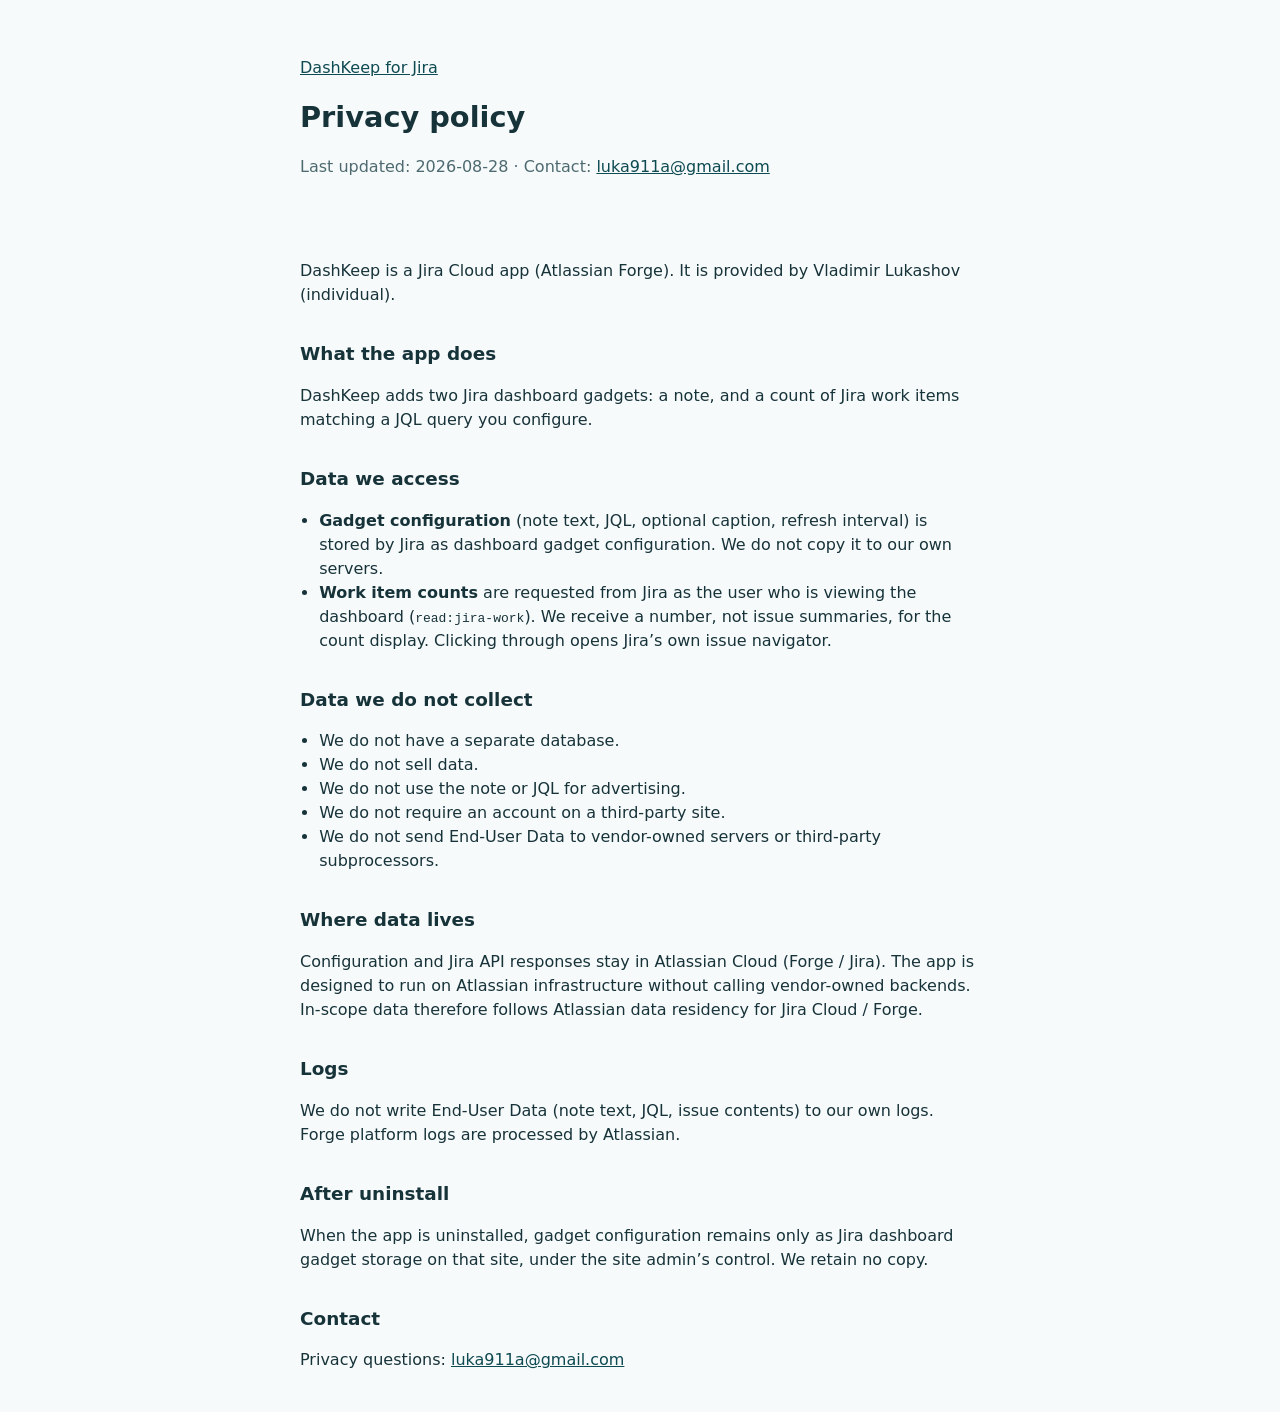
==== privacy.html @ 9d1f3f7d "Public privacy, support, and terms pages for DashKeep." ====
<!DOCTYPE html>
<html lang="en">
  <head>
    <meta charset="utf-8" />
    <meta name="viewport" content="width=device-width, initial-scale=1" />
    <title>Privacy policy — DashKeep for Jira</title>
    <link rel="stylesheet" href="style.css" />
  </head>
  <body>
    <header>
      <p class="muted"><a href="index.html">DashKeep for Jira</a></p>
      <h1>Privacy policy</h1>
      <p class="muted">Last updated: 2026-08-28 · Contact: <a href="mailto:luka911a@gmail.com">luka911a@gmail.com</a></p>
    </header>
    <main>
      <p>DashKeep is a Jira Cloud app (Atlassian Forge). It is provided by Vladimir Lukashov (individual).</p>
      <h2>What the app does</h2>
      <p>DashKeep adds two Jira dashboard gadgets: a note, and a count of Jira work items matching a JQL query you configure.</p>
      <h2>Data we access</h2>
      <ul>
        <li><strong>Gadget configuration</strong> (note text, JQL, optional caption, refresh interval) is stored by Jira as dashboard gadget configuration. We do not copy it to our own servers.</li>
        <li><strong>Work item counts</strong> are requested from Jira as the user who is viewing the dashboard (<code>read:jira-work</code>). We receive a number, not issue summaries, for the count display. Clicking through opens Jira’s own issue navigator.</li>
      </ul>
      <h2>Data we do not collect</h2>
      <ul>
        <li>We do not have a separate database.</li>
        <li>We do not sell data.</li>
        <li>We do not use the note or JQL for advertising.</li>
        <li>We do not require an account on a third-party site.</li>
        <li>We do not send End-User Data to vendor-owned servers or third-party subprocessors.</li>
      </ul>
      <h2>Where data lives</h2>
      <p>Configuration and Jira API responses stay in Atlassian Cloud (Forge / Jira). The app is designed to run on Atlassian infrastructure without calling vendor-owned backends. In-scope data therefore follows Atlassian data residency for Jira Cloud / Forge.</p>
      <h2>Logs</h2>
      <p>We do not write End-User Data (note text, JQL, issue contents) to our own logs. Forge platform logs are processed by Atlassian.</p>
      <h2>After uninstall</h2>
      <p>When the app is uninstalled, gadget configuration remains only as Jira dashboard gadget storage on that site, under the site admin’s control. We retain no copy.</p>
      <h2>Contact</h2>
      <p>Privacy questions: <a href="mailto:luka911a@gmail.com">luka911a@gmail.com</a></p>
    </main>
  </body>
</html>
---- style.css ----
:root {
  color-scheme: light;
  --ink: #17333a;
  --muted: #4d6a70;
  --bg: #f7fafa;
  --card: #ffffff;
  --accent: #0e4a52;
}
* { box-sizing: border-box; }
body {
  margin: 0;
  font-family: "Atlassian Sans", "Noto Sans", ui-sans-serif, system-ui, sans-serif;
  line-height: 1.5;
  color: var(--ink);
  background: var(--bg);
}
header, main, footer { max-width: 720px; margin: 0 auto; padding: 24px 20px; }
header { padding-top: 40px; }
a { color: var(--accent); }
h1 { font-size: 1.8rem; margin: 0 0 8px; }
h2 { font-size: 1.15rem; margin-top: 1.8em; }
.muted { color: var(--muted); }
nav a { margin-right: 1rem; }
ul { padding-left: 1.2rem; }
footer { font-size: 0.9rem; color: var(--muted); }
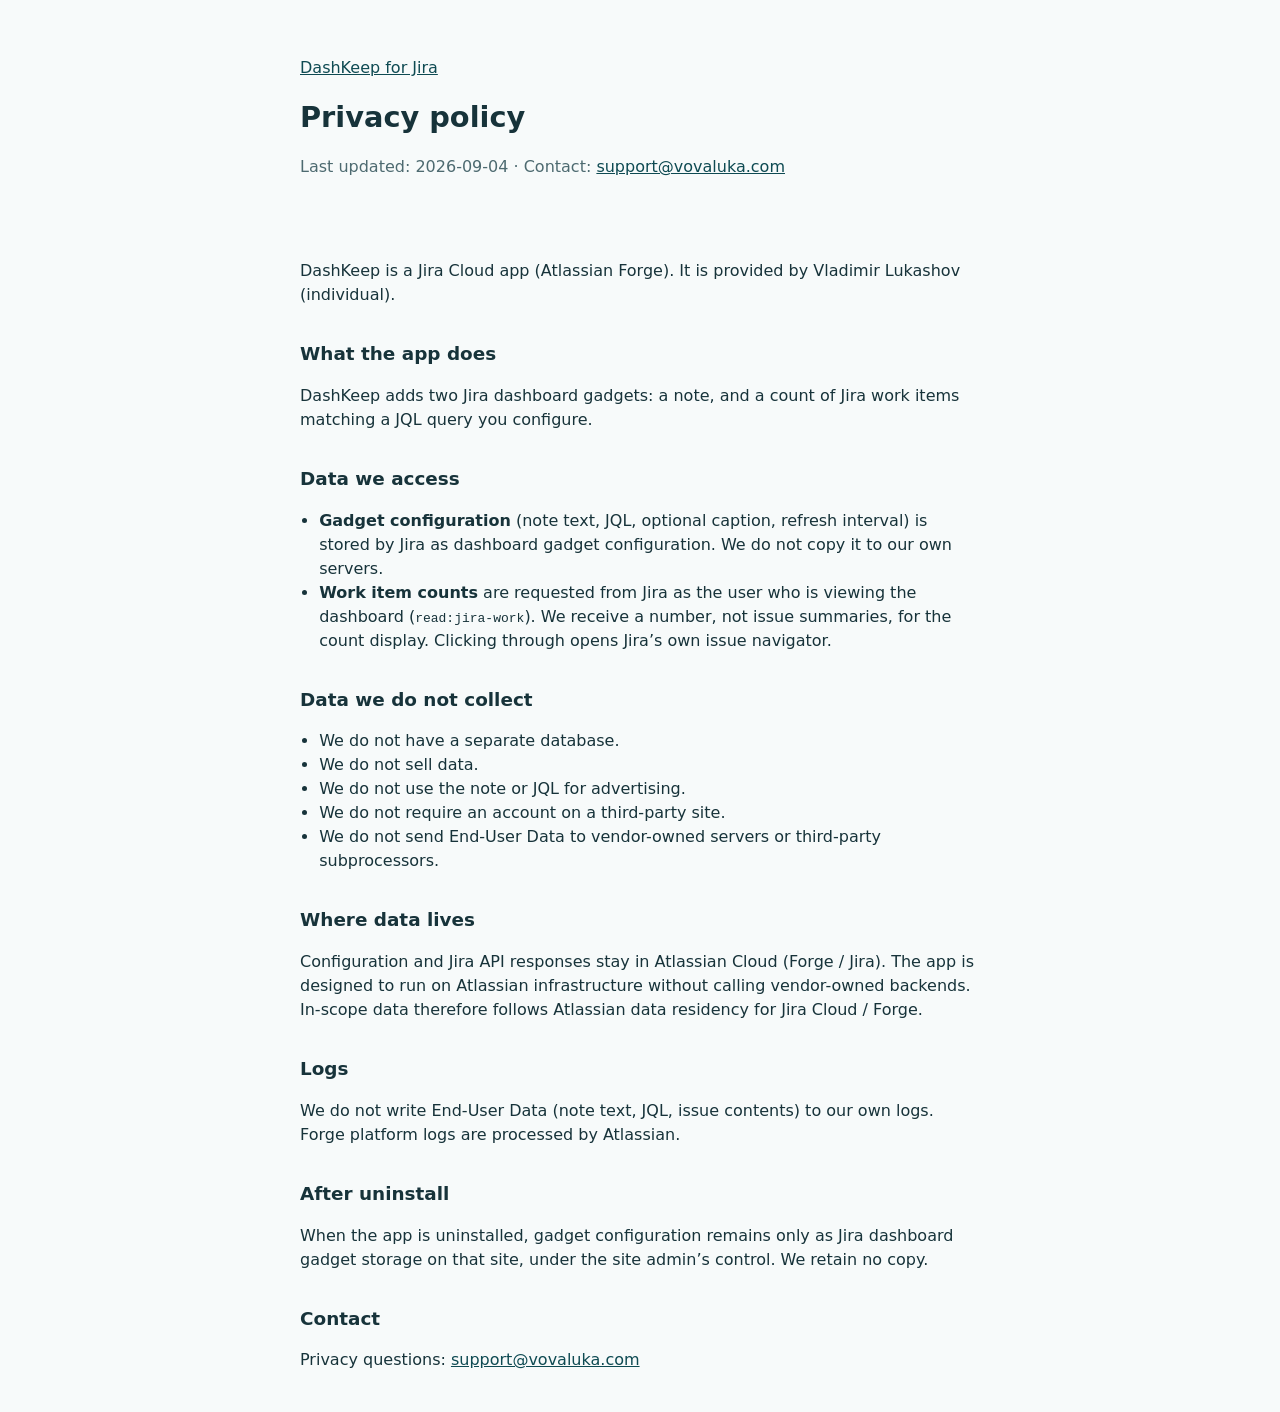
==== commit d5c3ab5f: "Use support@vovaluka.com as the public contact. Paid Marketplace listings cannot use a Gmail securit" ====
--- a/privacy.html
+++ b/privacy.html
@@ -10,7 +10,7 @@
     <header>
       <p class="muted"><a href="index.html">DashKeep for Jira</a></p>
       <h1>Privacy policy</h1>
-      <p class="muted">Last updated: 2026-08-28 · Contact: <a href="mailto:luka911a@gmail.com">luka911a@gmail.com</a></p>
+      <p class="muted">Last updated: 2026-09-04 · Contact: <a href="mailto:support@vovaluka.com">support@vovaluka.com</a></p>
     </header>
     <main>
       <p>DashKeep is a Jira Cloud app (Atlassian Forge). It is provided by Vladimir Lukashov (individual).</p>
@@ -36,7 +36,7 @@
       <h2>After uninstall</h2>
       <p>When the app is uninstalled, gadget configuration remains only as Jira dashboard gadget storage on that site, under the site admin’s control. We retain no copy.</p>
       <h2>Contact</h2>
-      <p>Privacy questions: <a href="mailto:luka911a@gmail.com">luka911a@gmail.com</a></p>
+      <p>Privacy questions: <a href="mailto:support@vovaluka.com">support@vovaluka.com</a></p>
     </main>
   </body>
 </html>
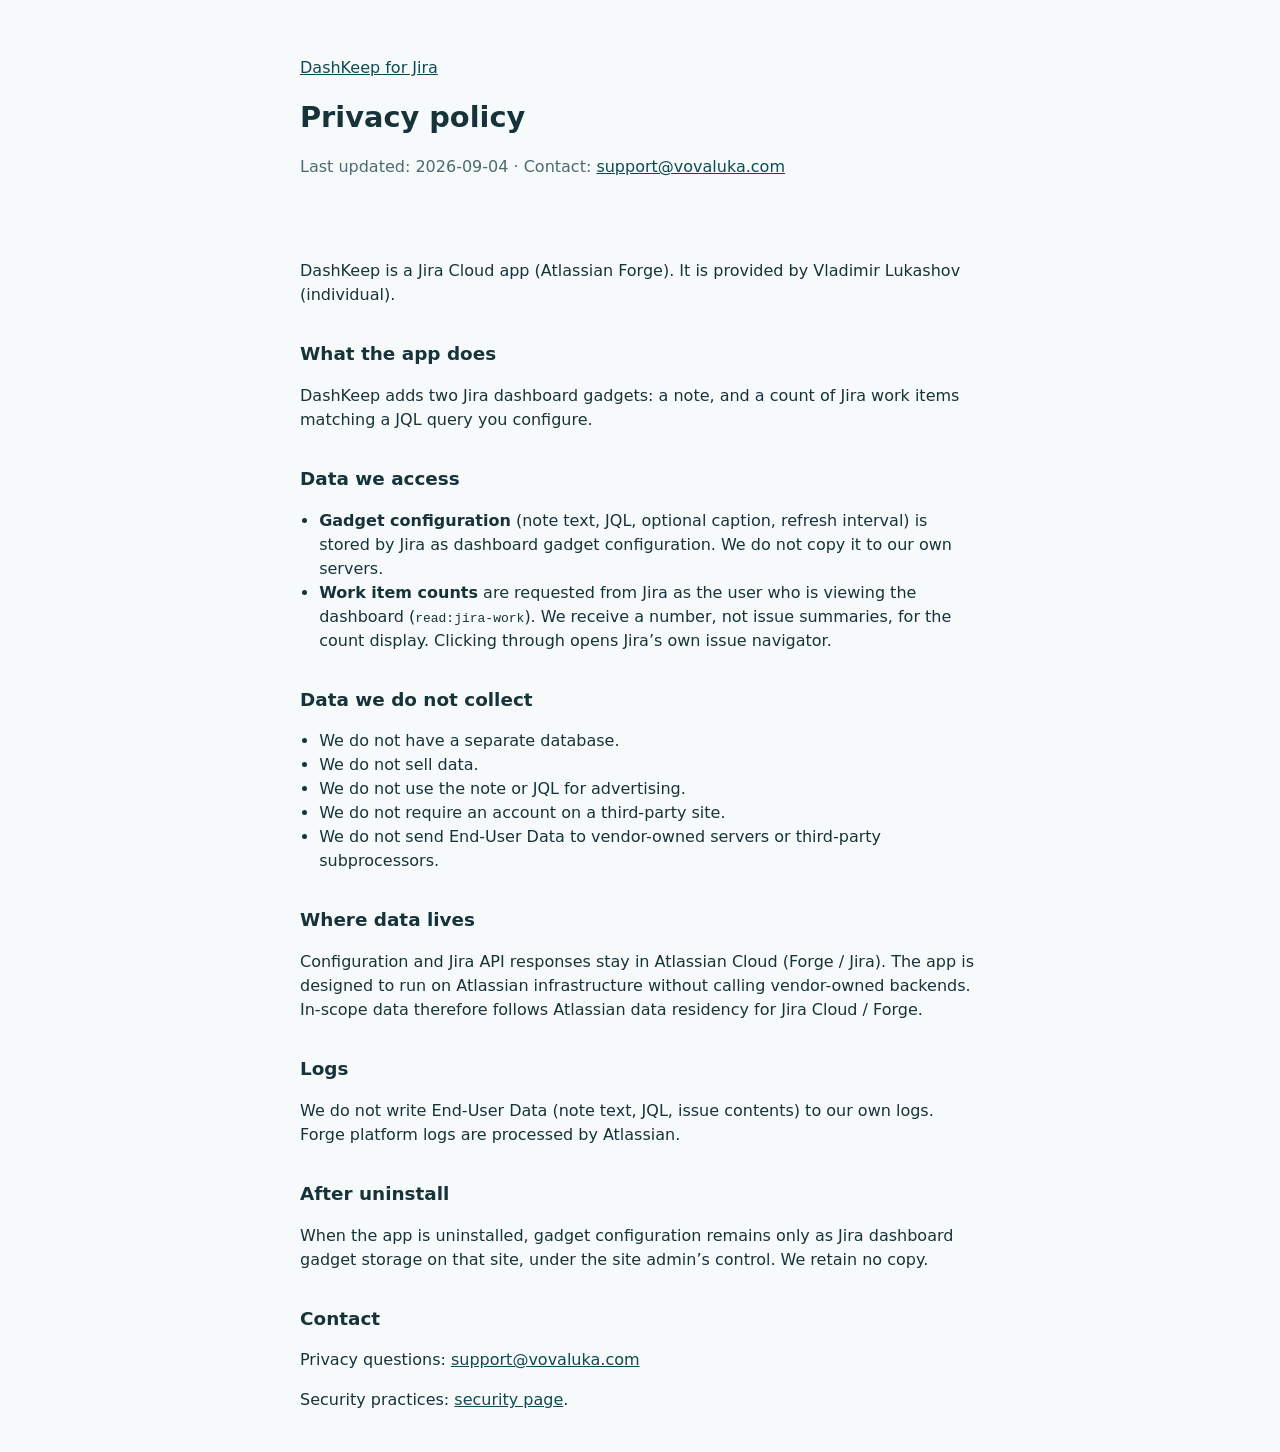
==== commit bf8f77e8: "Add a dedicated Security page separate from the privacy policy." ====
--- a/privacy.html
+++ b/privacy.html
@@ -37,6 +37,7 @@
       <p>When the app is uninstalled, gadget configuration remains only as Jira dashboard gadget storage on that site, under the site admin’s control. We retain no copy.</p>
       <h2>Contact</h2>
       <p>Privacy questions: <a href="mailto:support@vovaluka.com">support@vovaluka.com</a></p>
+      <p>Security practices: <a href="security.html">security page</a>.</p>
     </main>
   </body>
 </html>
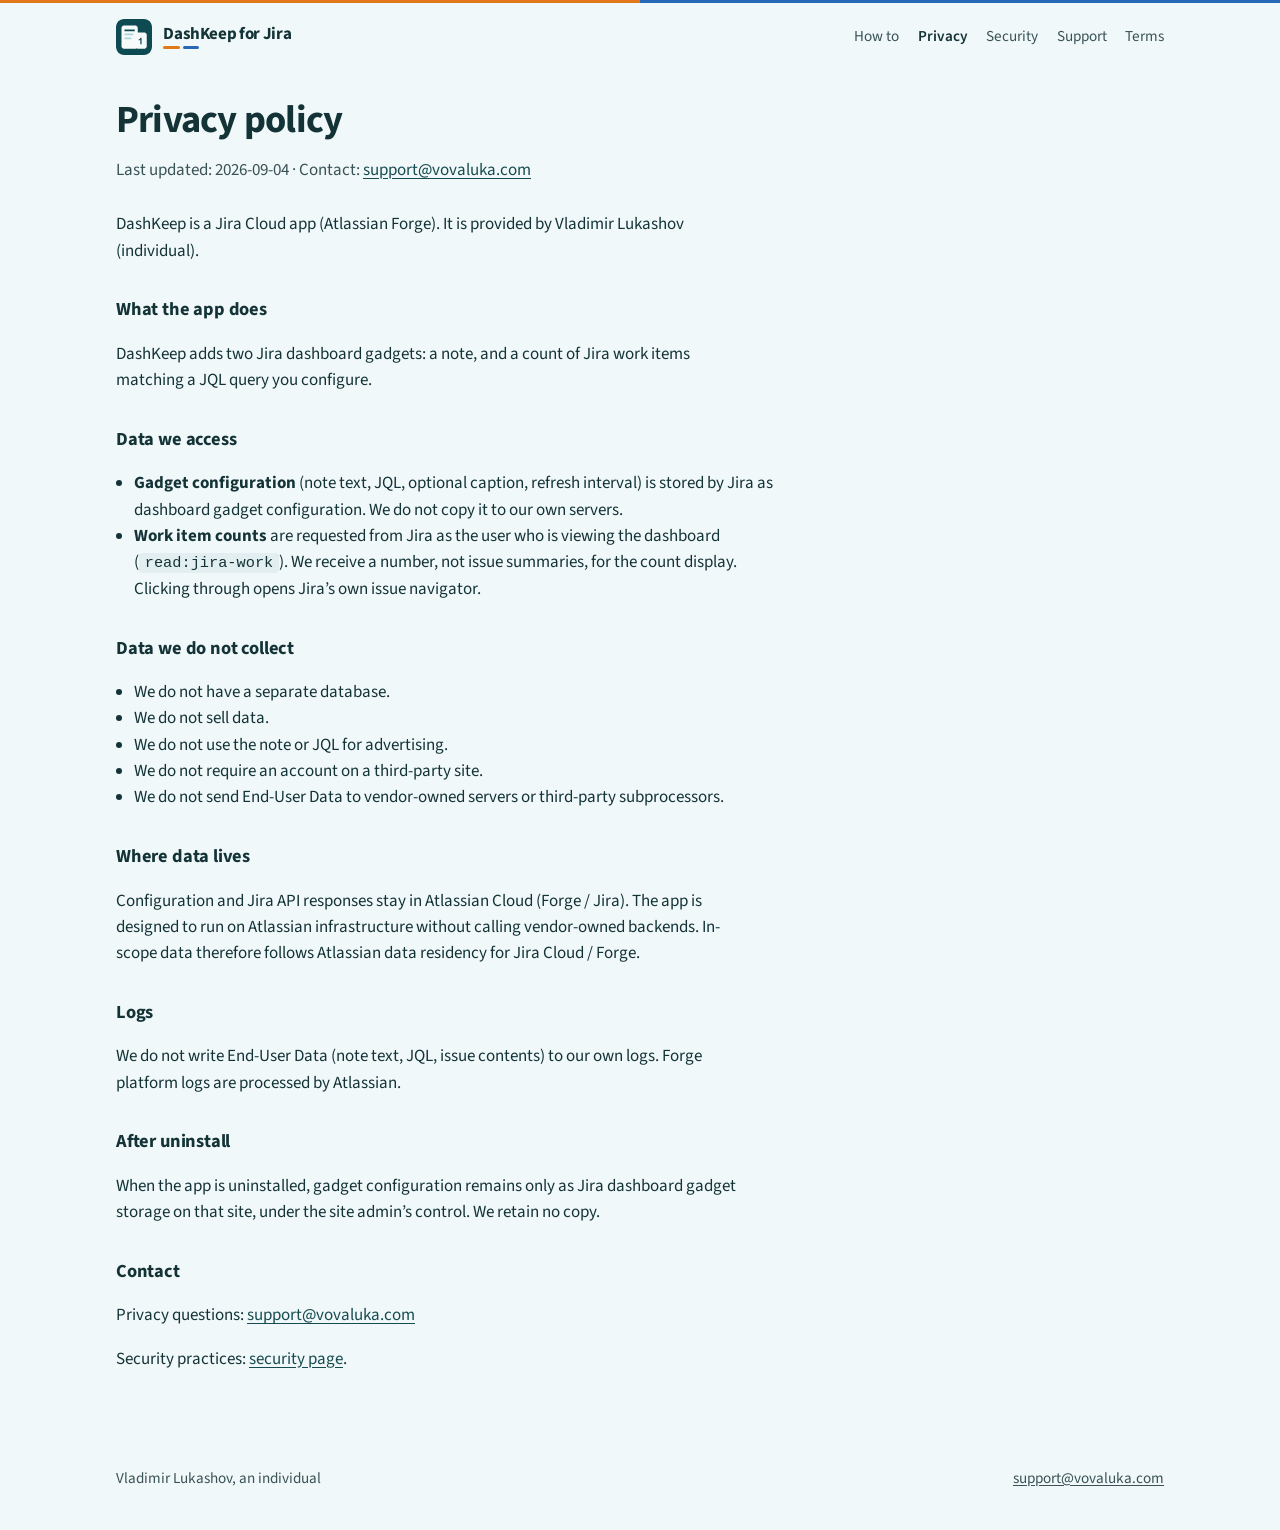
==== commit 3531fd82: "Publish how-to as the documentation home. Install sequence with production Note and Count screenshot" ====
--- a/privacy.html
+++ b/privacy.html
@@ -3,16 +3,37 @@
   <head>
     <meta charset="utf-8" />
     <meta name="viewport" content="width=device-width, initial-scale=1" />
-    <title>Privacy policy — DashKeep for Jira</title>
+    <title>Privacy policy · DashKeep for Jira</title>
+    <link rel="icon" href="logo.png" />
+    <link rel="preconnect" href="https://fonts.googleapis.com" />
+    <link rel="preconnect" href="https://fonts.gstatic.com" crossorigin />
+    <link
+      href="https://fonts.googleapis.com/css2?family=Source+Sans+3:ital,wght@0,400;0,600;0,700&display=swap"
+      rel="stylesheet"
+    />
     <link rel="stylesheet" href="style.css" />
   </head>
-  <body>
-    <header>
-      <p class="muted"><a href="index.html">DashKeep for Jira</a></p>
+  <body class="doc">
+    <a class="skip" href="#main">Skip to content</a>
+    <header class="site-bar">
+      <a class="brand" href="index.html">
+        <img src="logo.png" width="36" height="36" alt="" />
+        <span class="brand-text">
+          DashKeep for Jira
+          <span class="bars" aria-hidden="true"><i class="bar-note"></i><i class="bar-count"></i></span>
+        </span>
+      </a>
+      <nav>
+        <a href="index.html">How to</a>
+        <a href="privacy.html" aria-current="page">Privacy</a>
+        <a href="security.html">Security</a>
+        <a href="support.html">Support</a>
+        <a href="terms.html">Terms</a>
+      </nav>
+    </header>
+    <main id="main" class="doc-main">
       <h1>Privacy policy</h1>
-      <p class="muted">Last updated: 2026-09-04 · Contact: <a href="mailto:support@vovaluka.com">support@vovaluka.com</a></p>
-    </header>
-    <main>
+      <p class="doc-meta">Last updated: 2026-09-04 · Contact: <a href="mailto:support@vovaluka.com">support@vovaluka.com</a></p>
       <p>DashKeep is a Jira Cloud app (Atlassian Forge). It is provided by Vladimir Lukashov (individual).</p>
       <h2>What the app does</h2>
       <p>DashKeep adds two Jira dashboard gadgets: a note, and a count of Jira work items matching a JQL query you configure.</p>
@@ -39,5 +60,9 @@
       <p>Privacy questions: <a href="mailto:support@vovaluka.com">support@vovaluka.com</a></p>
       <p>Security practices: <a href="security.html">security page</a>.</p>
     </main>
+    <footer class="site-foot">
+      <span>Vladimir Lukashov, an individual</span>
+      <a href="mailto:support@vovaluka.com">support@vovaluka.com</a>
+    </footer>
   </body>
 </html>
--- a/style.css
+++ b/style.css
@@ -1,25 +1,473 @@
 :root {
   color-scheme: light;
-  --ink: #17333a;
-  --muted: #4d6a70;
-  --bg: #f7fafa;
-  --card: #ffffff;
-  --accent: #0e4a52;
-}
-* { box-sizing: border-box; }
+  --ink: oklch(0.30 0.038 205);
+  --muted: oklch(0.42 0.032 205);
+  --bg: oklch(0.975 0.008 205);
+  --surface: oklch(0.995 0.004 205);
+  --wash: oklch(0.94 0.012 205);
+  --accent: oklch(0.38 0.055 205);
+  --deep: oklch(0.28 0.042 205);
+  --on-deep: oklch(0.99 0.004 205);
+  --note-bar: oklch(0.68 0.16 55);
+  --count-bar: oklch(0.52 0.14 255);
+  --ease-out: cubic-bezier(0.23, 1, 0.32, 1);
+  --radius: 12px;
+  --radius-sm: 8px;
+  --measure: 40rem;
+  --page: 68rem;
+}
+
+*,
+*::before,
+*::after {
+  box-sizing: border-box;
+}
+
+html {
+  scroll-behavior: smooth;
+}
+
+@media (prefers-reduced-motion: reduce) {
+  html {
+    scroll-behavior: auto;
+  }
+}
+
 body {
   margin: 0;
-  font-family: "Atlassian Sans", "Noto Sans", ui-sans-serif, system-ui, sans-serif;
-  line-height: 1.5;
+  font-family: "Atlassian Sans", "Source Sans 3", "Noto Sans", ui-sans-serif, system-ui, sans-serif;
+  font-size: 1.0625rem;
+  line-height: 1.55;
   color: var(--ink);
   background: var(--bg);
 }
-header, main, footer { max-width: 720px; margin: 0 auto; padding: 24px 20px; }
-header { padding-top: 40px; }
-a { color: var(--accent); }
-h1 { font-size: 1.8rem; margin: 0 0 8px; }
-h2 { font-size: 1.15rem; margin-top: 1.8em; }
-.muted { color: var(--muted); }
-nav a { margin-right: 1rem; }
-ul { padding-left: 1.2rem; }
-footer { font-size: 0.9rem; color: var(--muted); }
+
+body::before {
+  content: "";
+  display: block;
+  height: 3px;
+  background: linear-gradient(to right, var(--note-bar) 50%, var(--count-bar) 50%);
+}
+
+img {
+  max-width: 100%;
+  height: auto;
+}
+
+a {
+  color: var(--accent);
+  text-underline-offset: 0.15em;
+}
+
+a:hover {
+  color: var(--deep);
+}
+
+a:focus-visible,
+.btn:focus-visible,
+.skip:focus-visible {
+  outline: 2px solid var(--accent);
+  outline-offset: 3px;
+}
+
+.skip {
+  position: absolute;
+  left: 0.75rem;
+  top: -3rem;
+  z-index: 8;
+  padding: 0.5rem 0.85rem;
+  background: var(--surface);
+  color: var(--ink);
+  border-radius: var(--radius-sm);
+}
+
+.skip:focus {
+  top: 0.75rem;
+}
+
+.site-bar {
+  display: flex;
+  align-items: center;
+  justify-content: space-between;
+  gap: 1rem 1.5rem;
+  flex-wrap: wrap;
+  max-width: var(--page);
+  margin: 0 auto;
+  padding: 0.85rem 1.25rem;
+  min-height: 4.25rem;
+}
+
+.brand {
+  display: flex;
+  align-items: center;
+  gap: 0.7rem;
+  color: var(--ink);
+  text-decoration: none;
+  font-weight: 700;
+  letter-spacing: -0.02em;
+}
+
+.brand:hover {
+  color: var(--ink);
+}
+
+.brand img {
+  width: 36px;
+  height: 36px;
+  border-radius: 8px;
+}
+
+.bars {
+  display: flex;
+  gap: 3px;
+  width: 2.25rem;
+  margin-top: 2px;
+}
+
+.bars i {
+  display: block;
+  height: 3px;
+  flex: 1;
+  border-radius: 2px;
+}
+
+.bar-note {
+  background: var(--note-bar);
+}
+
+.bar-count {
+  background: var(--count-bar);
+}
+
+.brand-text {
+  display: flex;
+  flex-direction: column;
+  line-height: 1.15;
+}
+
+.brand-text small {
+  font-weight: 400;
+  font-size: 0.75rem;
+  color: var(--muted);
+  letter-spacing: 0;
+}
+
+nav {
+  display: flex;
+  flex-wrap: wrap;
+  gap: 0.35rem 1.15rem;
+}
+
+nav a {
+  color: var(--muted);
+  text-decoration: none;
+  font-size: 0.95rem;
+}
+
+nav a:hover,
+nav a[aria-current="page"] {
+  color: var(--ink);
+  text-decoration: none;
+}
+
+nav a[aria-current="page"] {
+  font-weight: 600;
+}
+
+.hero,
+.how,
+.site-foot,
+.doc-main {
+  max-width: var(--page);
+  margin: 0 auto;
+  padding: 0 1.25rem;
+}
+
+.hero {
+  padding-top: 1.5rem;
+  padding-bottom: 0;
+}
+
+.hero h1 {
+  margin: 0 0 0.75rem;
+  max-width: 14em;
+  font-size: clamp(2.25rem, 4.6vw, 3.5rem);
+  font-weight: 700;
+  line-height: 1.12;
+  letter-spacing: -0.02em;
+  text-wrap: balance;
+}
+
+.hero .lede {
+  margin: 0 0 1.35rem;
+  max-width: 36rem;
+  font-size: 1.125rem;
+  color: var(--ink);
+}
+
+.actions {
+  display: flex;
+  flex-wrap: wrap;
+  align-items: center;
+  gap: 0.65rem 1rem;
+  margin-bottom: 2rem;
+}
+
+.btn {
+  display: inline-flex;
+  align-items: center;
+  justify-content: center;
+  padding: 0.7rem 1.35rem;
+  border-radius: 999px;
+  text-decoration: none;
+  font-weight: 600;
+  line-height: 1.2;
+  border: 0;
+  cursor: pointer;
+  transition:
+    transform 140ms var(--ease-out),
+    background-color 180ms ease,
+    color 180ms ease;
+}
+
+.btn:hover {
+  text-decoration: none;
+}
+
+.btn-primary {
+  background: var(--accent);
+  color: var(--on-deep);
+}
+
+.btn-primary:hover {
+  background: var(--deep);
+  color: var(--on-deep);
+}
+
+.btn-ghost {
+  background: transparent;
+  color: var(--ink);
+  padding-left: 0.35rem;
+}
+
+.btn-ghost:hover {
+  color: var(--accent);
+}
+
+.btn:active {
+  transform: scale(0.97);
+}
+
+.shot {
+  margin: 0;
+  padding: 6px;
+  background: var(--wash);
+  border-radius: var(--radius);
+}
+
+.shot img {
+  display: block;
+  width: 100%;
+  height: auto;
+  border-radius: var(--radius-sm);
+  background: var(--surface);
+  vertical-align: middle;
+}
+
+.hero-shot img {
+  clip-path: inset(0);
+}
+
+.shot figcaption {
+  margin: 0.7rem 0.35rem 0.15rem;
+  font-size: 0.92rem;
+  color: var(--muted);
+}
+
+.how {
+  padding-top: 3.5rem;
+  padding-bottom: 1rem;
+}
+
+.how h2 {
+  margin: 0 0 1.75rem;
+  font-size: clamp(1.45rem, 2.2vw, 1.85rem);
+  letter-spacing: -0.02em;
+  text-wrap: balance;
+}
+
+.steps {
+  list-style: none;
+  margin: 0;
+  padding: 0;
+  display: grid;
+  gap: 2.75rem;
+}
+
+.step {
+  display: grid;
+  grid-template-columns: 2.75rem minmax(0, 1fr);
+  column-gap: 1.1rem;
+  align-items: start;
+}
+
+.step .n {
+  font-size: 1.75rem;
+  font-weight: 700;
+  line-height: 1.1;
+  letter-spacing: -0.02em;
+  color: var(--accent);
+}
+
+.step h3 {
+  margin: 0.15rem 0 0.4rem;
+  font-size: 1.2rem;
+  letter-spacing: -0.015em;
+  text-wrap: balance;
+}
+
+.step p {
+  margin: 0 0 0.7rem;
+  max-width: 42rem;
+}
+
+.step p:last-child {
+  margin-bottom: 0;
+}
+
+.step .shot {
+  margin-top: 0.85rem;
+}
+
+code {
+  font-family: ui-monospace, "SFMono-Regular", Menlo, Consolas, monospace;
+  font-size: 0.9em;
+  color: var(--ink);
+  background: var(--wash);
+  padding: 0.08em 0.35em;
+  border-radius: 4px;
+}
+
+.limits {
+  margin-top: 4rem;
+  background: var(--deep);
+  color: var(--on-deep);
+}
+
+.limits-inner {
+  max-width: var(--page);
+  margin: 0 auto;
+  padding: 2.75rem 1.25rem 3rem;
+}
+
+.limits h2 {
+  margin: 0 0 0.85rem;
+  font-size: clamp(1.35rem, 2vw, 1.7rem);
+  letter-spacing: -0.02em;
+  color: var(--on-deep);
+}
+
+.limits p,
+.limits li {
+  color: oklch(0.93 0.015 205);
+  max-width: 40rem;
+}
+
+.limits ul {
+  margin: 0.6rem 0 0;
+  padding-left: 1.15rem;
+}
+
+.limits a {
+  color: var(--on-deep);
+}
+
+.limits code {
+  color: var(--on-deep);
+  background: oklch(1 0.01 205 / 0.14);
+}
+
+.site-foot {
+  padding: 1.85rem 1.25rem 2.5rem;
+  color: var(--muted);
+  font-size: 0.95rem;
+  display: flex;
+  flex-wrap: wrap;
+  gap: 0.35rem 1.25rem;
+  justify-content: space-between;
+}
+
+.site-foot a {
+  color: var(--muted);
+}
+
+body.doc .doc-main {
+  padding-top: 1.25rem;
+  padding-bottom: 3rem;
+}
+
+body.doc .doc-main h1 {
+  margin: 0 0 0.4rem;
+  font-size: clamp(1.85rem, 3vw, 2.4rem);
+  letter-spacing: -0.02em;
+  text-wrap: balance;
+}
+
+body.doc .doc-meta {
+  margin: 0 0 1.75rem;
+  color: var(--muted);
+}
+
+body.doc .doc-main h2 {
+  margin: 1.7em 0 0.45em;
+  font-size: 1.15rem;
+  letter-spacing: -0.01em;
+}
+
+body.doc .doc-main p,
+body.doc .doc-main li {
+  max-width: var(--measure);
+}
+
+body.doc .doc-main ul {
+  padding-left: 1.15rem;
+}
+
+@media (prefers-reduced-motion: no-preference) {
+  .hero-shot img {
+    transition: clip-path 640ms var(--ease-out);
+  }
+
+  @starting-style {
+    .hero-shot img {
+      clip-path: inset(0 0 12% 0);
+    }
+  }
+}
+
+@media (prefers-reduced-motion: reduce) {
+  .btn:active {
+    transform: none;
+  }
+
+  .hero-shot img {
+    transition: none;
+    clip-path: none;
+  }
+}
+
+@media (max-width: 640px) {
+  .hero h1 {
+    max-width: none;
+    font-size: clamp(1.85rem, 9vw, 2.4rem);
+  }
+
+  .step {
+    grid-template-columns: 2.1rem minmax(0, 1fr);
+    column-gap: 0.7rem;
+  }
+
+  .step .n {
+    font-size: 1.4rem;
+  }
+}
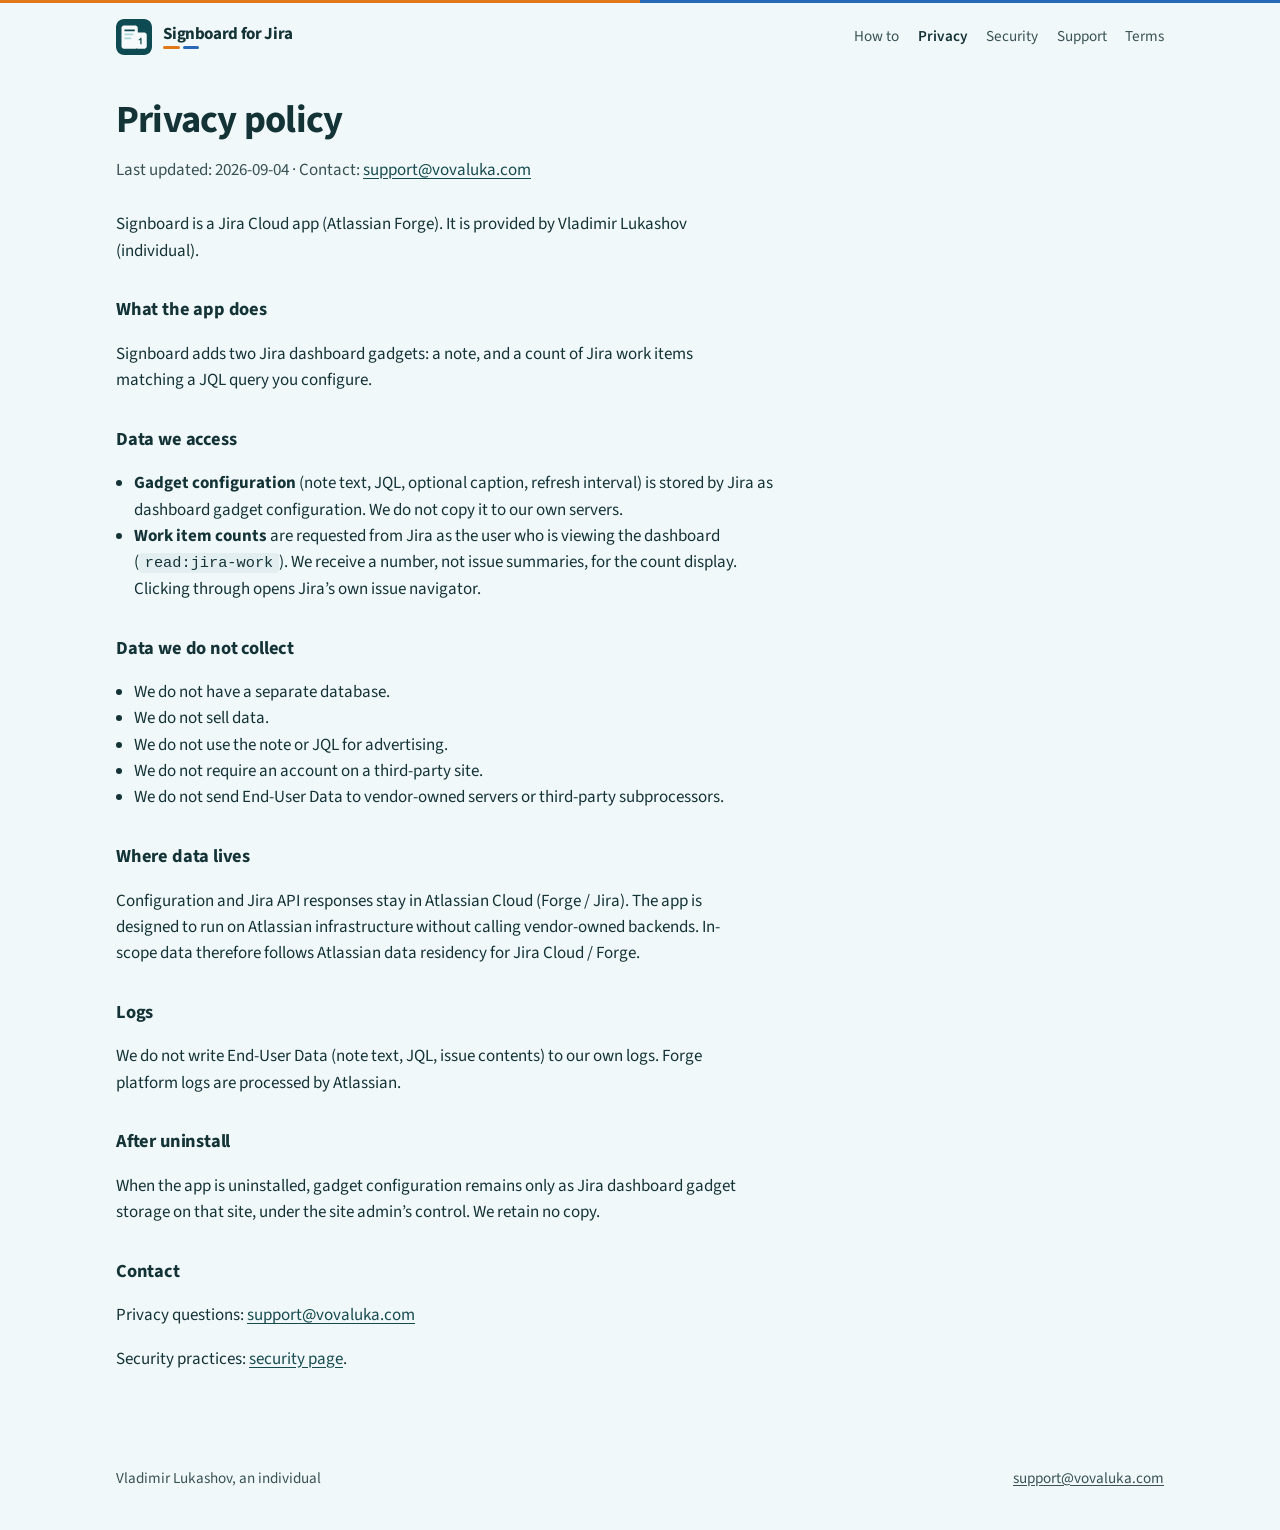
==== commit 733aecaa: "Rename the public product name to Signboard for Jira. Co-authored-by: Cursor <cursoragent@cursor.com" ====
--- a/privacy.html
+++ b/privacy.html
@@ -3,7 +3,7 @@
   <head>
     <meta charset="utf-8" />
     <meta name="viewport" content="width=device-width, initial-scale=1" />
-    <title>Privacy policy · DashKeep for Jira</title>
+    <title>Privacy policy · Signboard for Jira</title>
     <link rel="icon" href="logo.png" />
     <link rel="preconnect" href="https://fonts.googleapis.com" />
     <link rel="preconnect" href="https://fonts.gstatic.com" crossorigin />
@@ -19,7 +19,7 @@
       <a class="brand" href="index.html">
         <img src="logo.png" width="36" height="36" alt="" />
         <span class="brand-text">
-          DashKeep for Jira
+          Signboard for Jira
           <span class="bars" aria-hidden="true"><i class="bar-note"></i><i class="bar-count"></i></span>
         </span>
       </a>
@@ -34,9 +34,9 @@
     <main id="main" class="doc-main">
       <h1>Privacy policy</h1>
       <p class="doc-meta">Last updated: 2026-09-04 · Contact: <a href="mailto:support@vovaluka.com">support@vovaluka.com</a></p>
-      <p>DashKeep is a Jira Cloud app (Atlassian Forge). It is provided by Vladimir Lukashov (individual).</p>
+      <p>Signboard is a Jira Cloud app (Atlassian Forge). It is provided by Vladimir Lukashov (individual).</p>
       <h2>What the app does</h2>
-      <p>DashKeep adds two Jira dashboard gadgets: a note, and a count of Jira work items matching a JQL query you configure.</p>
+      <p>Signboard adds two Jira dashboard gadgets: a note, and a count of Jira work items matching a JQL query you configure.</p>
       <h2>Data we access</h2>
       <ul>
         <li><strong>Gadget configuration</strong> (note text, JQL, optional caption, refresh interval) is stored by Jira as dashboard gadget configuration. We do not copy it to our own servers.</li>
